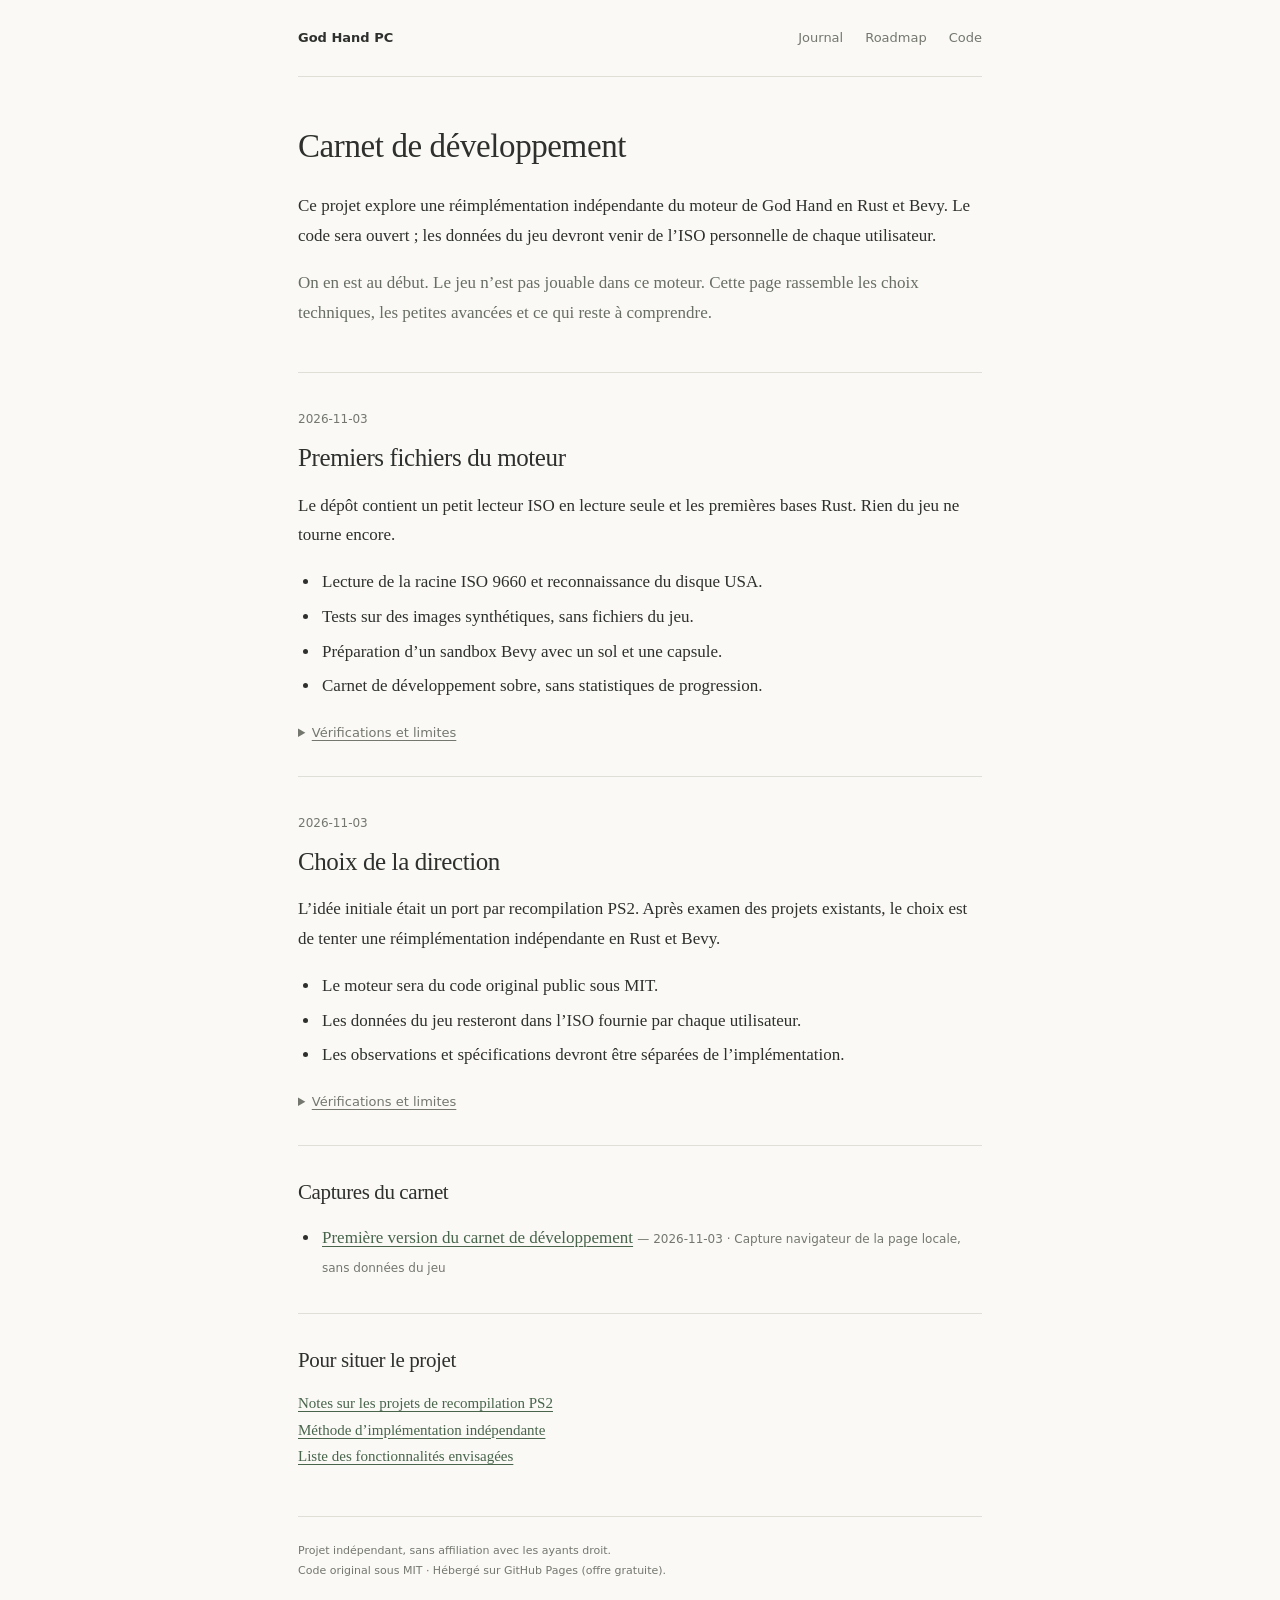
==== docs/index.html @ 12467ac8 "Prepare independent Rust Bevy engine foundations and development journal" ====
<!doctype html><html lang="fr"><meta charset="utf-8"><meta http-equiv="refresh" content="0;url=dashboard/"><title>God Hand · suivi du moteur</title><a href="dashboard/">Ouvrir le dashboard</a></html>
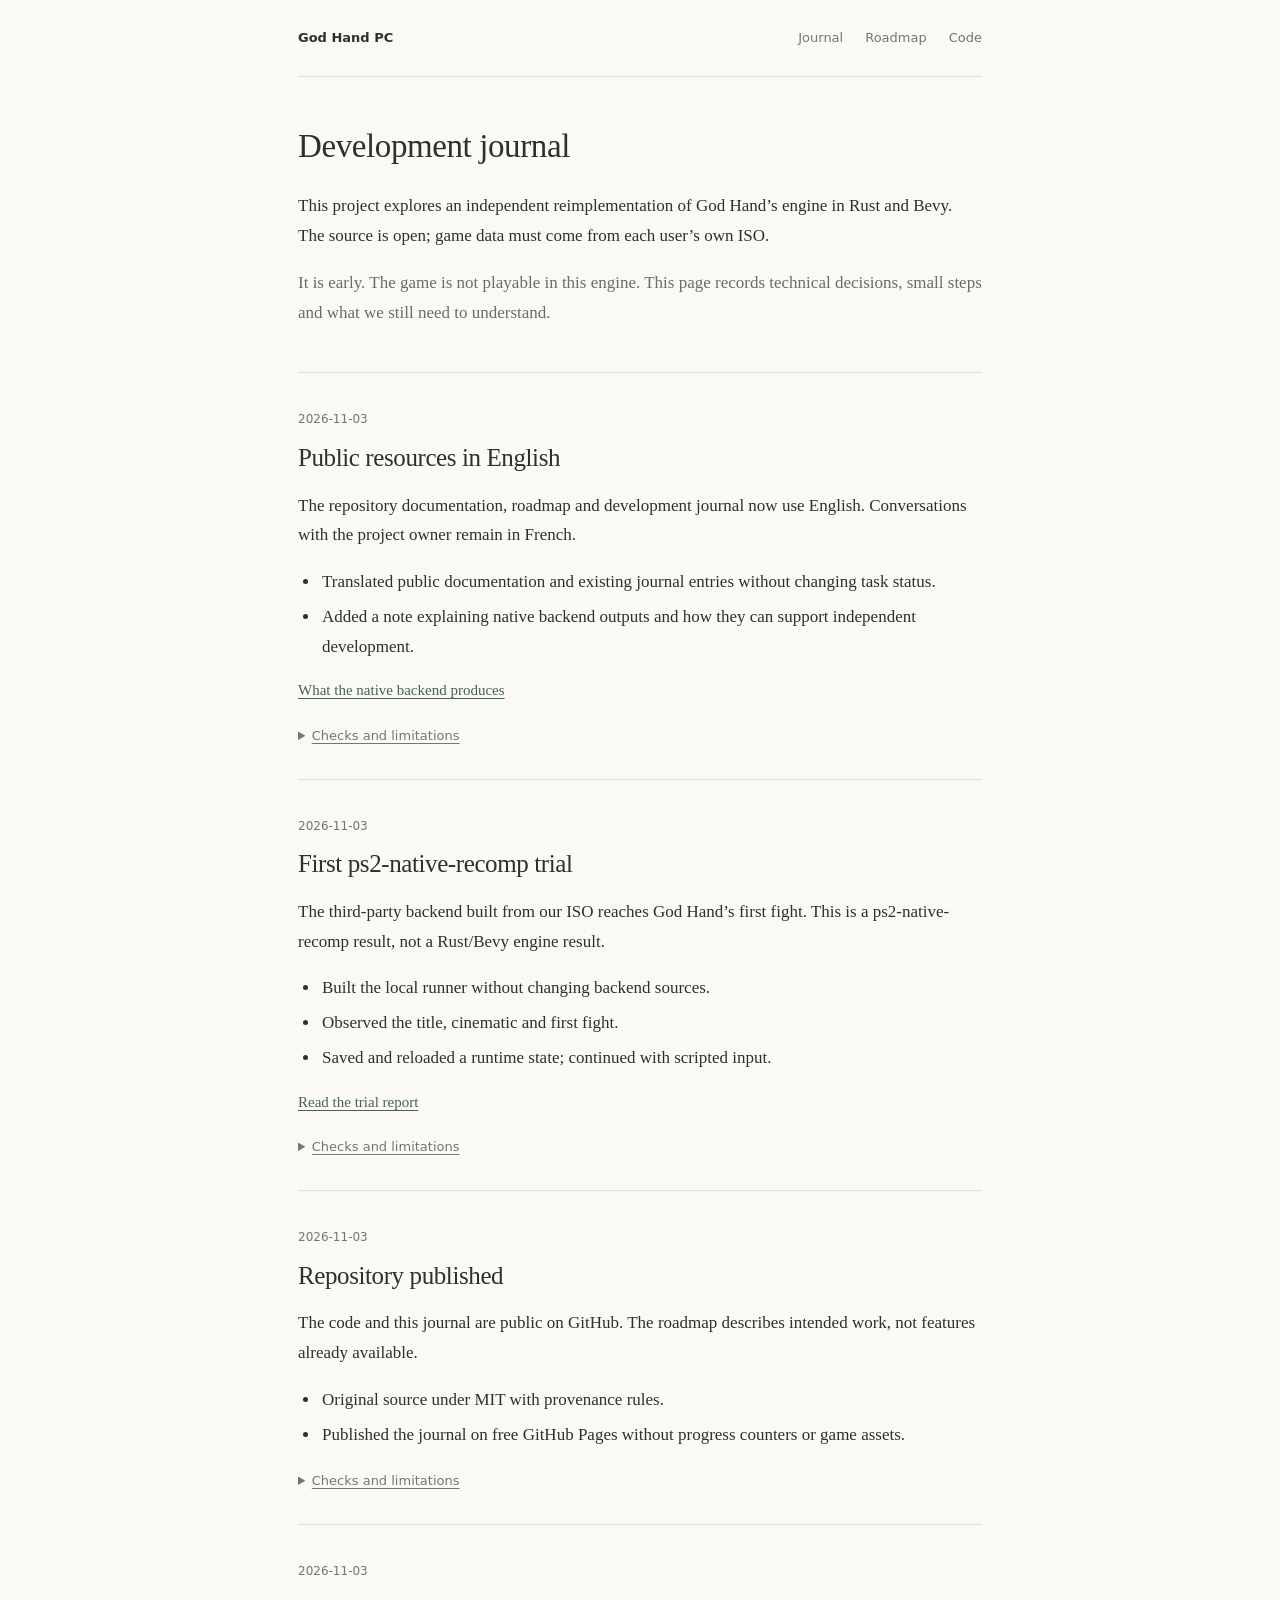
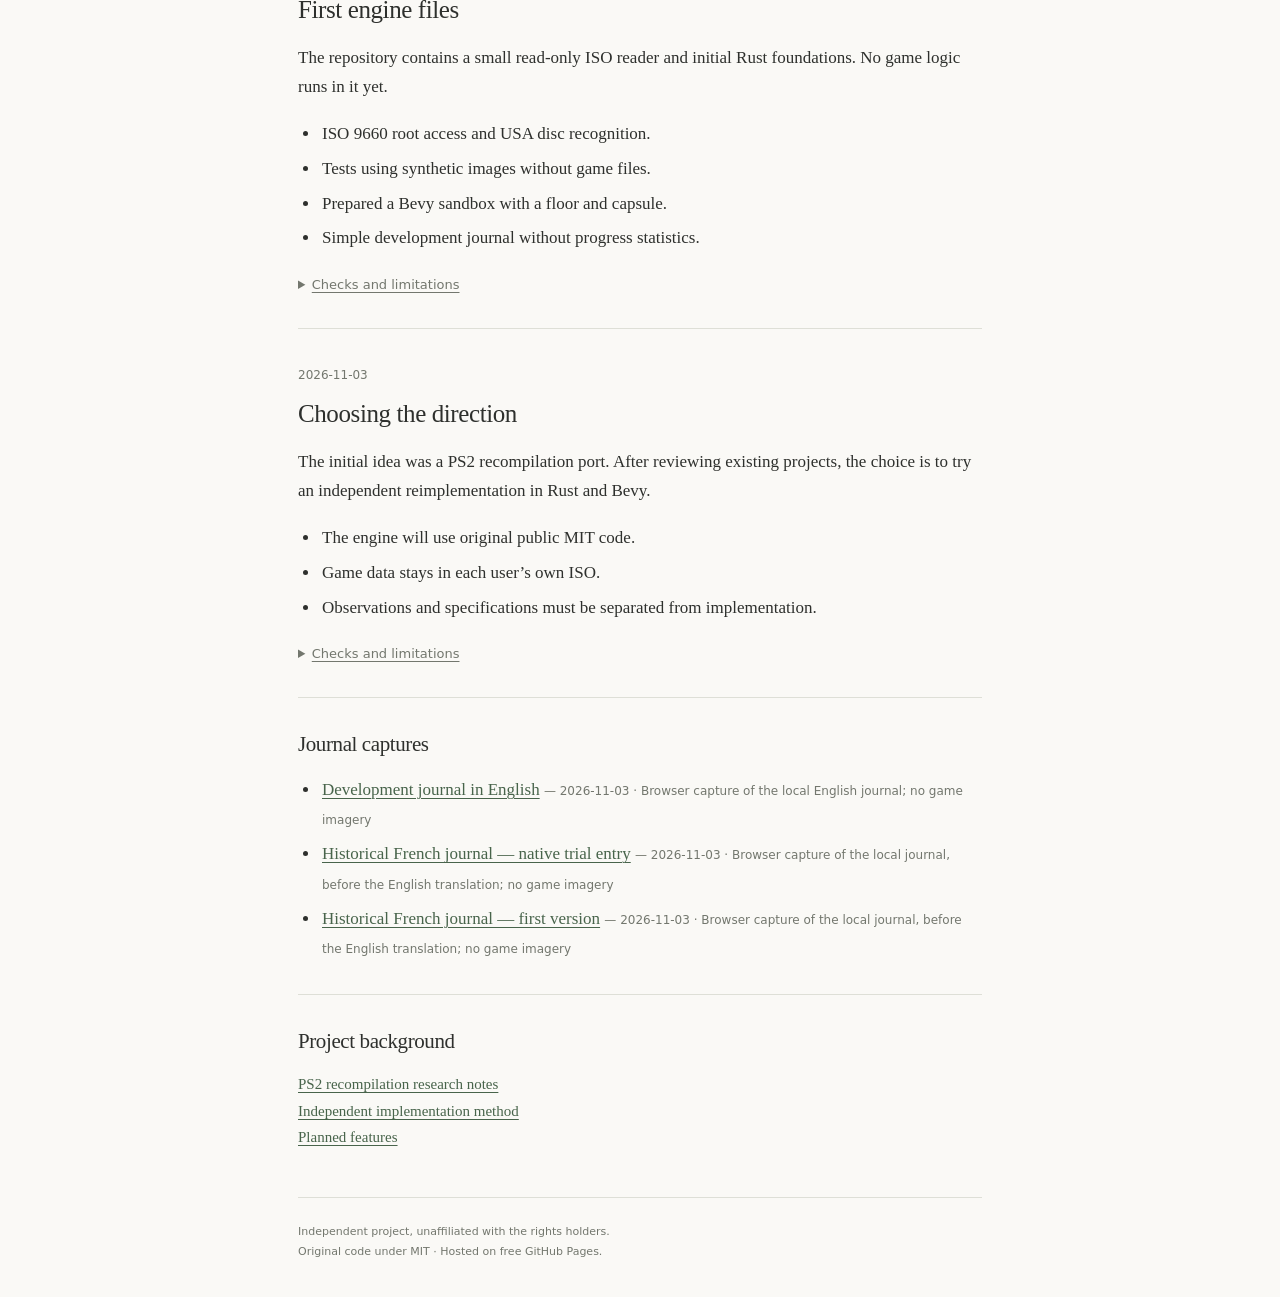
==== commit 0505c58f: "Use English for public resources and explain native backend outputs" ====
--- a/docs/index.html
+++ b/docs/index.html
@@ -1 +1 @@
-<!doctype html><html lang="fr"><meta charset="utf-8"><meta http-equiv="refresh" content="0;url=dashboard/"><title>God Hand · suivi du moteur</title><a href="dashboard/">Ouvrir le dashboard</a></html>
+<!doctype html><html lang="en"><meta charset="utf-8"><meta http-equiv="refresh" content="0;url=dashboard/"><title>God Hand · development journal</title><a href="dashboard/">Open the development journal</a></html>
